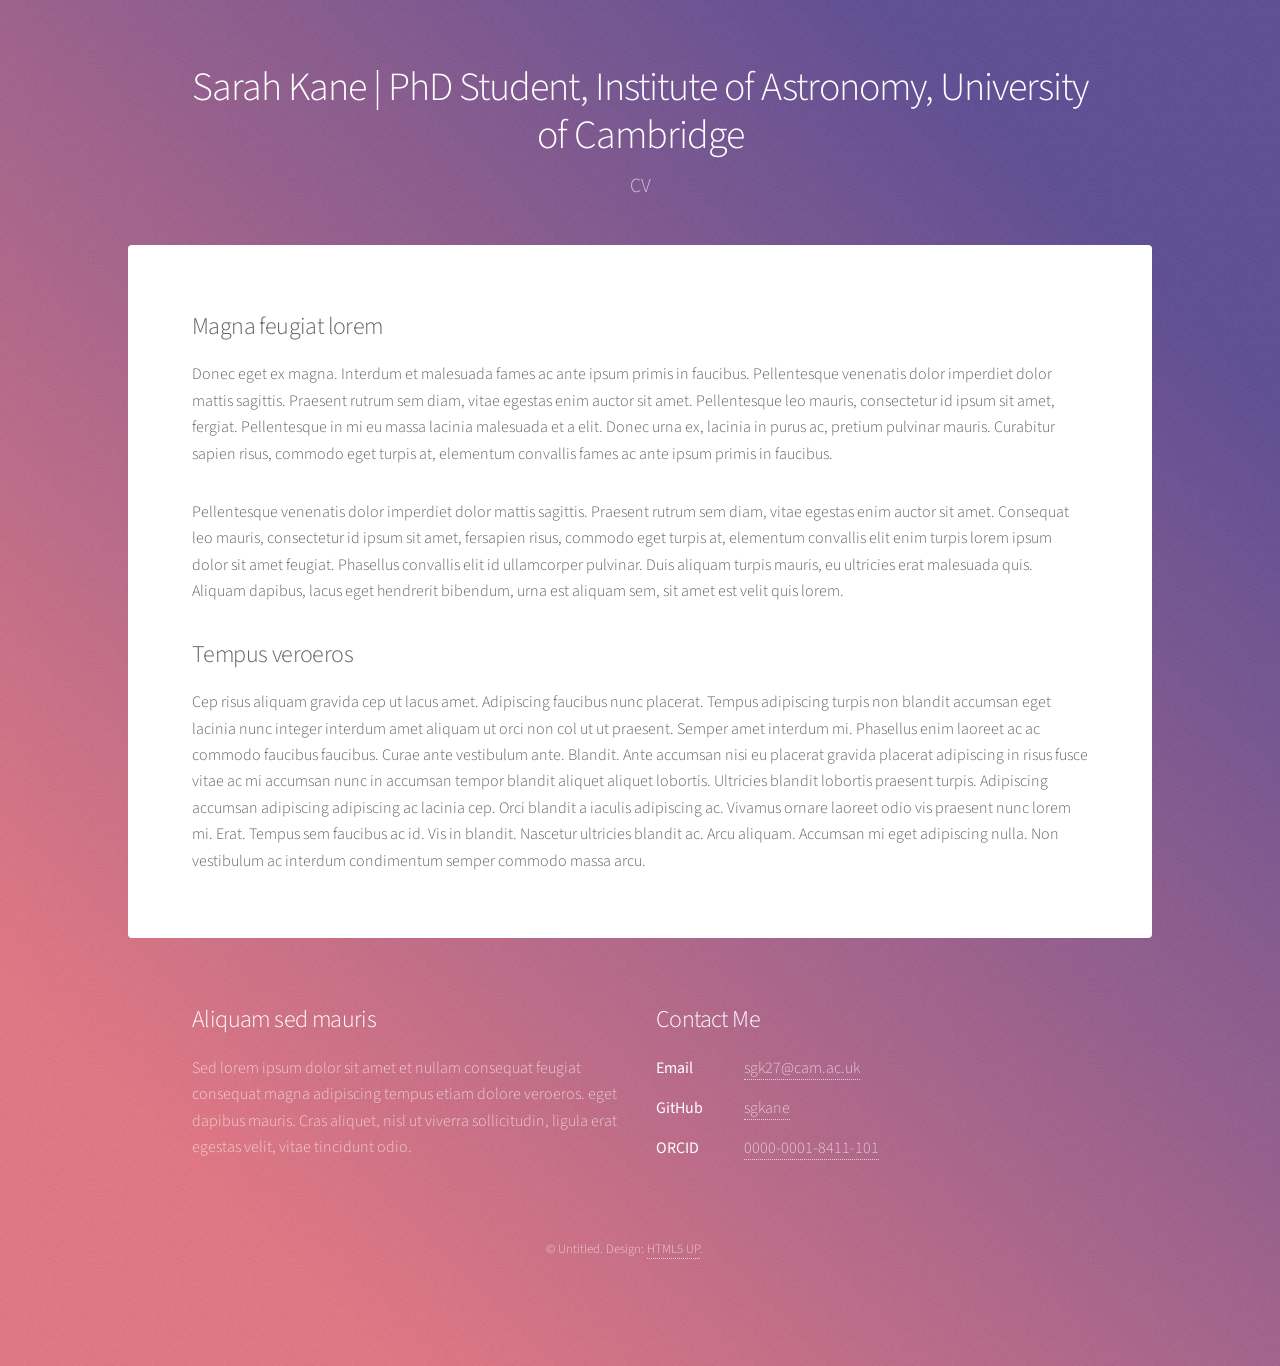
==== CV.html @ 6b624e46 "updates" ====
<!DOCTYPE HTML>
<!--
	Stellar by HTML5 UP
	html5up.net | @ajlkn
	Free for personal and commercial use under the CCA 3.0 license (html5up.net/license)
-->
<html>
	<head>
		<title>Generic - Stellar by HTML5 UP</title>
		<meta charset="utf-8" />
		<meta name="viewport" content="width=device-width, initial-scale=1, user-scalable=no" />
		<link rel="stylesheet" href="assets/css/main.css" />
		<noscript><link rel="stylesheet" href="assets/css/noscript.css" /></noscript>
	</head>
	<body class="is-preload">

		<!-- Wrapper -->
			<div id="wrapper">

				<!-- Header -->
					<header id="header">
						<h1>Sarah Kane | PhD Student, Institute of Astronomy, University of Cambridge</h1>
						<p>CV</p>
					</header>

				<!-- Main -->
					<div id="main">

						<!-- Content -->
							<section id="content" class="main">
								<h2>Magna feugiat lorem</h2>
								<p>Donec eget ex magna. Interdum et malesuada fames ac ante ipsum primis in faucibus. Pellentesque venenatis dolor imperdiet dolor mattis sagittis. Praesent rutrum sem diam, vitae egestas enim auctor sit amet. Pellentesque leo mauris, consectetur id ipsum sit amet, fergiat. Pellentesque in mi eu massa lacinia malesuada et a elit. Donec urna ex, lacinia in purus ac, pretium pulvinar mauris. Curabitur sapien risus, commodo eget turpis at, elementum convallis fames ac ante ipsum primis in faucibus.</p>
								<p>Pellentesque venenatis dolor imperdiet dolor mattis sagittis. Praesent rutrum sem diam, vitae egestas enim auctor sit amet. Consequat leo mauris, consectetur id ipsum sit amet, fersapien risus, commodo eget turpis at, elementum convallis elit enim turpis lorem ipsum dolor sit amet feugiat. Phasellus convallis elit id ullamcorper pulvinar. Duis aliquam turpis mauris, eu ultricies erat malesuada quis. Aliquam dapibus, lacus eget hendrerit bibendum, urna est aliquam sem, sit amet est velit quis lorem.</p>
								<h2>Tempus veroeros</h2>
								<p>Cep risus aliquam gravida cep ut lacus amet. Adipiscing faucibus nunc placerat. Tempus adipiscing turpis non blandit accumsan eget lacinia nunc integer interdum amet aliquam ut orci non col ut ut praesent. Semper amet interdum mi. Phasellus enim laoreet ac ac commodo faucibus faucibus. Curae ante vestibulum ante. Blandit. Ante accumsan nisi eu placerat gravida placerat adipiscing in risus fusce vitae ac mi accumsan nunc in accumsan tempor blandit aliquet aliquet lobortis. Ultricies blandit lobortis praesent turpis. Adipiscing accumsan adipiscing adipiscing ac lacinia cep. Orci blandit a iaculis adipiscing ac. Vivamus ornare laoreet odio vis praesent nunc lorem mi. Erat. Tempus sem faucibus ac id. Vis in blandit. Nascetur ultricies blandit ac. Arcu aliquam. Accumsan mi eget adipiscing nulla. Non vestibulum ac interdum condimentum semper commodo massa arcu.</p>
							</section>

					</div>

				<!-- Footer -->
					<footer id="footer">
						<section>
							<h2>Aliquam sed mauris</h2>
							<p>Sed lorem ipsum dolor sit amet et nullam consequat feugiat consequat magna adipiscing tempus etiam dolore veroeros. eget dapibus mauris. Cras aliquet, nisl ut viverra sollicitudin, ligula erat egestas velit, vitae tincidunt odio.</p>
						</section>
						<section>
							<h2>Contact Me</h2>
							<dl class="alt">
								<dt>Email</dt>
								<dd><a href="#">sgk27@cam.ac.uk</a></dd>
								<dt>GitHub</dt>
								<dd><a href="https://github.com/sgkane">sgkane</a></dd>
								<dt>ORCID</dt>
								<dd><a href="https://orcid.org/0000-0001-8411-1012">0000-0001-8411-101</a></dd>
							</dl>
						</section>
						</section>
						<p class="copyright">&copy; Untitled. Design: <a href="https://html5up.net">HTML5 UP</a>.</p>
					</footer>

			</div>

		<!-- Scripts -->
			<script src="assets/js/jquery.min.js"></script>
			<script src="assets/js/jquery.scrollex.min.js"></script>
			<script src="assets/js/jquery.scrolly.min.js"></script>
			<script src="assets/js/browser.min.js"></script>
			<script src="assets/js/breakpoints.min.js"></script>
			<script src="assets/js/util.js"></script>
			<script src="assets/js/main.js"></script>

	</body>
</html>
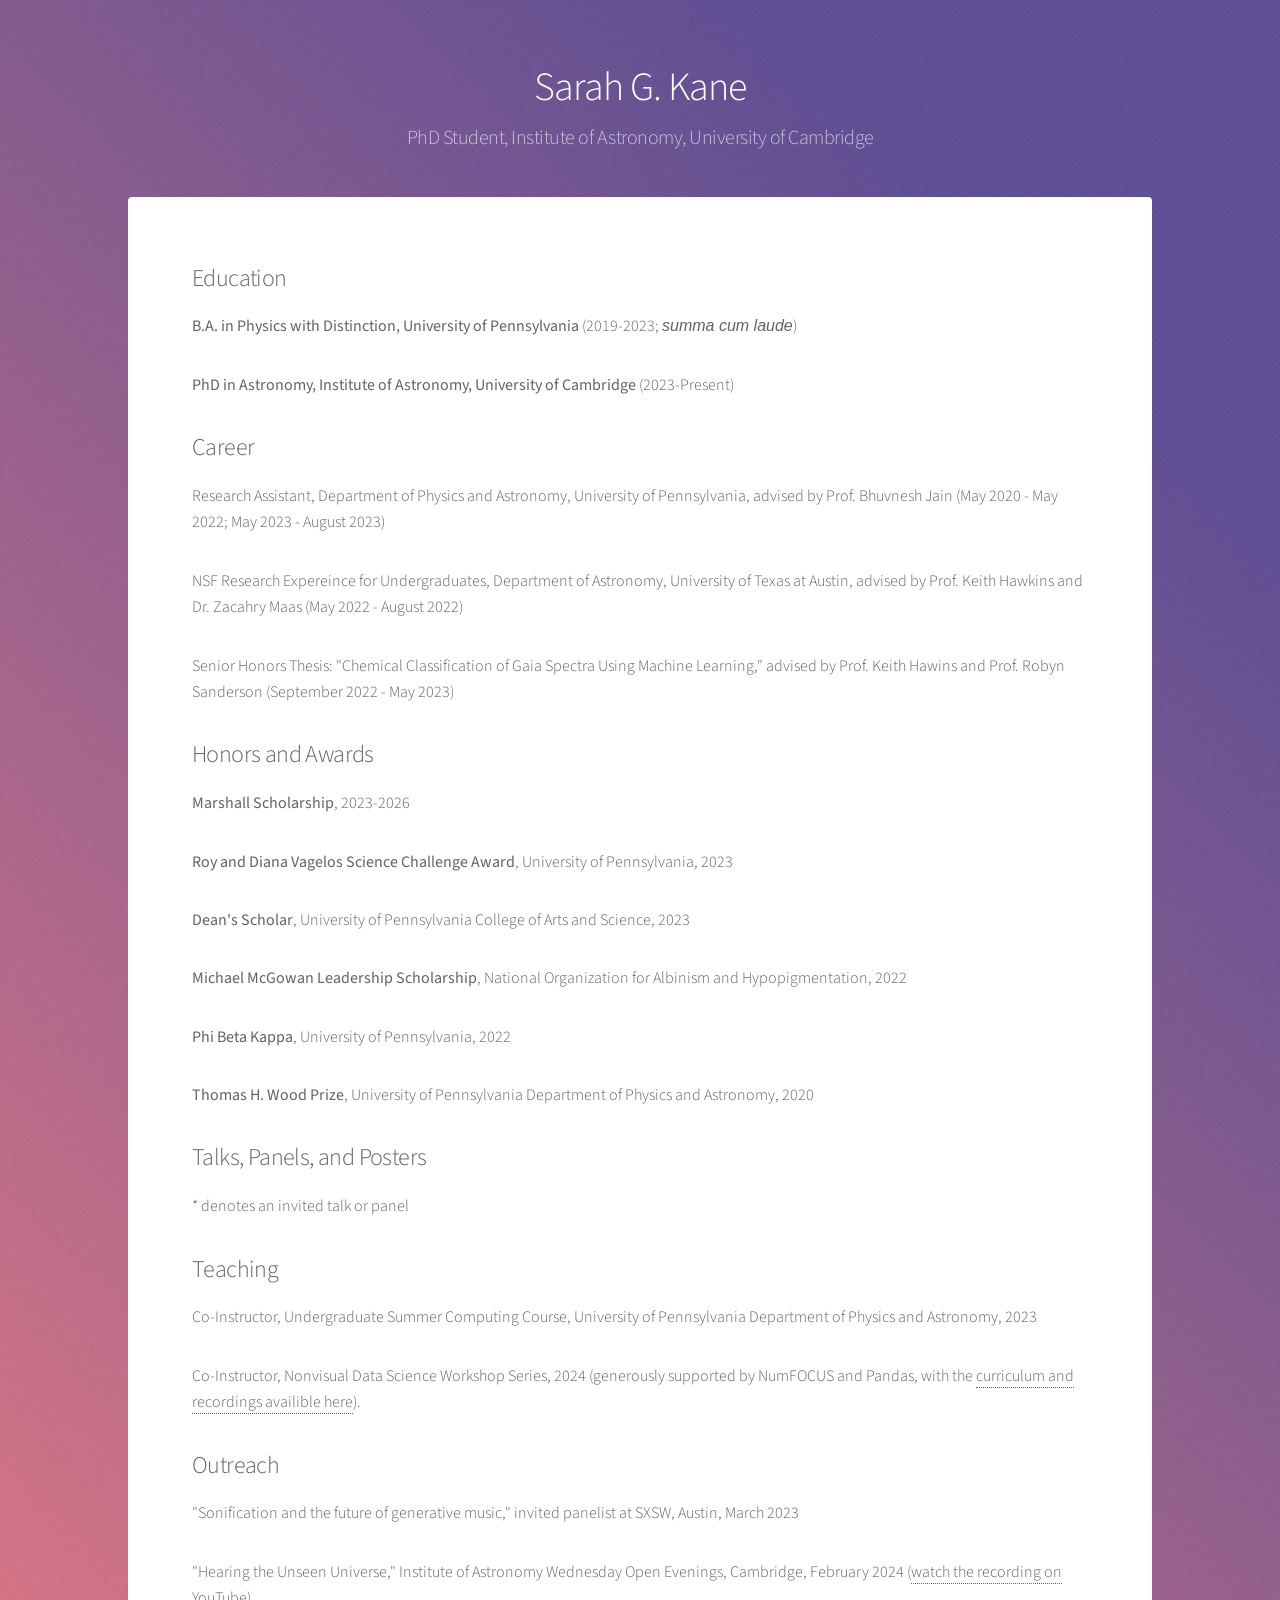
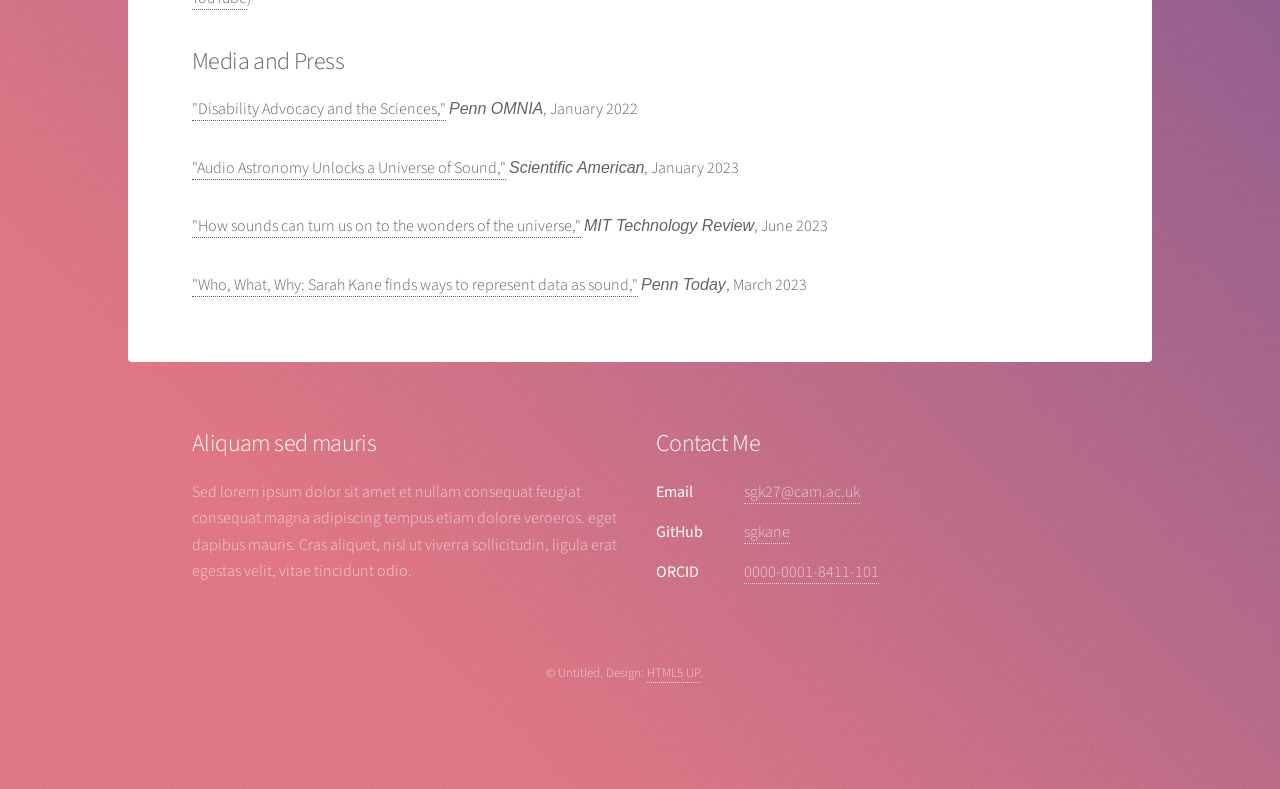
==== commit 0376fe6a: "more updates to CV" ====
--- a/CV.html
+++ b/CV.html
@@ -19,8 +19,8 @@
 
 				<!-- Header -->
 					<header id="header">
-						<h1>Sarah Kane | PhD Student, Institute of Astronomy, University of Cambridge</h1>
-						<p>CV</p>
+						<h1>Sarah G. Kane</h1>
+						<p>PhD Student, Institute of Astronomy, University of Cambridge</p>
 					</header>
 
 				<!-- Main -->
@@ -28,11 +28,33 @@
 
 						<!-- Content -->
 							<section id="content" class="main">
-								<h2>Magna feugiat lorem</h2>
-								<p>Donec eget ex magna. Interdum et malesuada fames ac ante ipsum primis in faucibus. Pellentesque venenatis dolor imperdiet dolor mattis sagittis. Praesent rutrum sem diam, vitae egestas enim auctor sit amet. Pellentesque leo mauris, consectetur id ipsum sit amet, fergiat. Pellentesque in mi eu massa lacinia malesuada et a elit. Donec urna ex, lacinia in purus ac, pretium pulvinar mauris. Curabitur sapien risus, commodo eget turpis at, elementum convallis fames ac ante ipsum primis in faucibus.</p>
-								<p>Pellentesque venenatis dolor imperdiet dolor mattis sagittis. Praesent rutrum sem diam, vitae egestas enim auctor sit amet. Consequat leo mauris, consectetur id ipsum sit amet, fersapien risus, commodo eget turpis at, elementum convallis elit enim turpis lorem ipsum dolor sit amet feugiat. Phasellus convallis elit id ullamcorper pulvinar. Duis aliquam turpis mauris, eu ultricies erat malesuada quis. Aliquam dapibus, lacus eget hendrerit bibendum, urna est aliquam sem, sit amet est velit quis lorem.</p>
-								<h2>Tempus veroeros</h2>
-								<p>Cep risus aliquam gravida cep ut lacus amet. Adipiscing faucibus nunc placerat. Tempus adipiscing turpis non blandit accumsan eget lacinia nunc integer interdum amet aliquam ut orci non col ut ut praesent. Semper amet interdum mi. Phasellus enim laoreet ac ac commodo faucibus faucibus. Curae ante vestibulum ante. Blandit. Ante accumsan nisi eu placerat gravida placerat adipiscing in risus fusce vitae ac mi accumsan nunc in accumsan tempor blandit aliquet aliquet lobortis. Ultricies blandit lobortis praesent turpis. Adipiscing accumsan adipiscing adipiscing ac lacinia cep. Orci blandit a iaculis adipiscing ac. Vivamus ornare laoreet odio vis praesent nunc lorem mi. Erat. Tempus sem faucibus ac id. Vis in blandit. Nascetur ultricies blandit ac. Arcu aliquam. Accumsan mi eget adipiscing nulla. Non vestibulum ac interdum condimentum semper commodo massa arcu.</p>
+								<h2>Education</h2>
+								<p><b>B.A. in Physics with Distinction, University of Pennsylvania</b> (2019-2023; <i>summa cum laude</i>)</p>
+								<p><b>PhD in Astronomy, Institute of Astronomy, University of Cambridge</b> (2023-Present)</p>
+								<h2>Career</h2>
+								<p>Research Assistant, Department of Physics and Astronomy, University of Pennsylvania, advised by Prof. Bhuvnesh Jain (May 2020 - May 2022; May 2023 - August 2023)</p>
+								<p>NSF Research Expereince for Undergraduates, Department of Astronomy, University of Texas at Austin, advised by Prof. Keith Hawkins and Dr. Zacahry Maas (May 2022 - August 2022)</p>
+								<p>Senior Honors Thesis: "Chemical Classification of Gaia Spectra Using Machine Learning," advised by Prof. Keith Hawins and Prof. Robyn Sanderson (September 2022 - May 2023)</p>
+								<h2>Honors and Awards</h2>
+								<p><b>Marshall Scholarship</b>, 2023-2026</p>
+								<p><b>Roy and Diana Vagelos Science Challenge Award</b>, University of Pennsylvania, 2023</p>
+								<p><b>Dean's Scholar</b>, University of Pennsylvania College of Arts and Science, 2023</p>
+								<p><b>Michael McGowan Leadership Scholarship</b>, National Organization for Albinism and Hypopigmentation, 2022</p>
+								<p><b>Phi Beta Kappa</b>, University of Pennsylvania, 2022</p>
+								<p><b>Thomas H. Wood Prize</b>, University of Pennsylvania Department of Physics and Astronomy, 2020</p>
+								<h2>Talks, Panels, and Posters</h2>
+								<p>* denotes an invited talk or panel</p>
+								<h2>Teaching</h2>
+								<p>Co-Instructor, Undergraduate Summer Computing Course, University of Pennsylvania Department of Physics and Astronomy, 2023</p>
+								<p>Co-Instructor, Nonvisual Data Science Workshop Series, 2024 (generously supported by NumFOCUS and Pandas, with the <a href="https://iota-school.github.io/nonvisual_data_science_workshops/">curriculum and recordings availible here</a>).</p>
+								<h2>Outreach</h2>
+								<p>"Sonification and the future of generative music," invited panelist at SXSW, Austin, March 2023</p>
+								<p>"Hearing the Unseen Universe," Institute of Astronomy Wednesday Open Evenings, Cambridge, February 2024 (<a href="https://www.youtube.com/live/ms3PEZWHCRw?si=YkDIh6J_v0B0bDHf">watch the recording on YouTube</a>)</p>
+								<h2>Media and Press</h2>
+								<p><a href="https://omnia.sas.upenn.edu/story/disability-advocacy-and-sciences">"Disability Advocacy and the Sciences,"</a> <i>Penn OMNIA</i>, January 2022</p>
+								<p><a href="https://www.scientificamerican.com/article/audio-astronomy-unlocks-a-universe-of-sound/">"Audio Astronomy Unlocks a Universe of Sound,"</a> <i>Scientific American</i>, January 2023</p>
+								<p><a href="https://www.technologyreview.com/2023/06/19/1074049/universe-sonification/">"How sounds can turn us on to the wonders of the universe,"</a> <i>MIT Technology Review</i>, June 2023 </p>
+								<p><a href="https://penntoday.upenn.edu/news/who-what-why-sarah-kane-finds-ways-represent-data-sound">"Who, What, Why: Sarah Kane finds ways to represent data as sound,"</a> <i>Penn Today</i>, March 2023 </p>
 							</section>
 
 					</div>
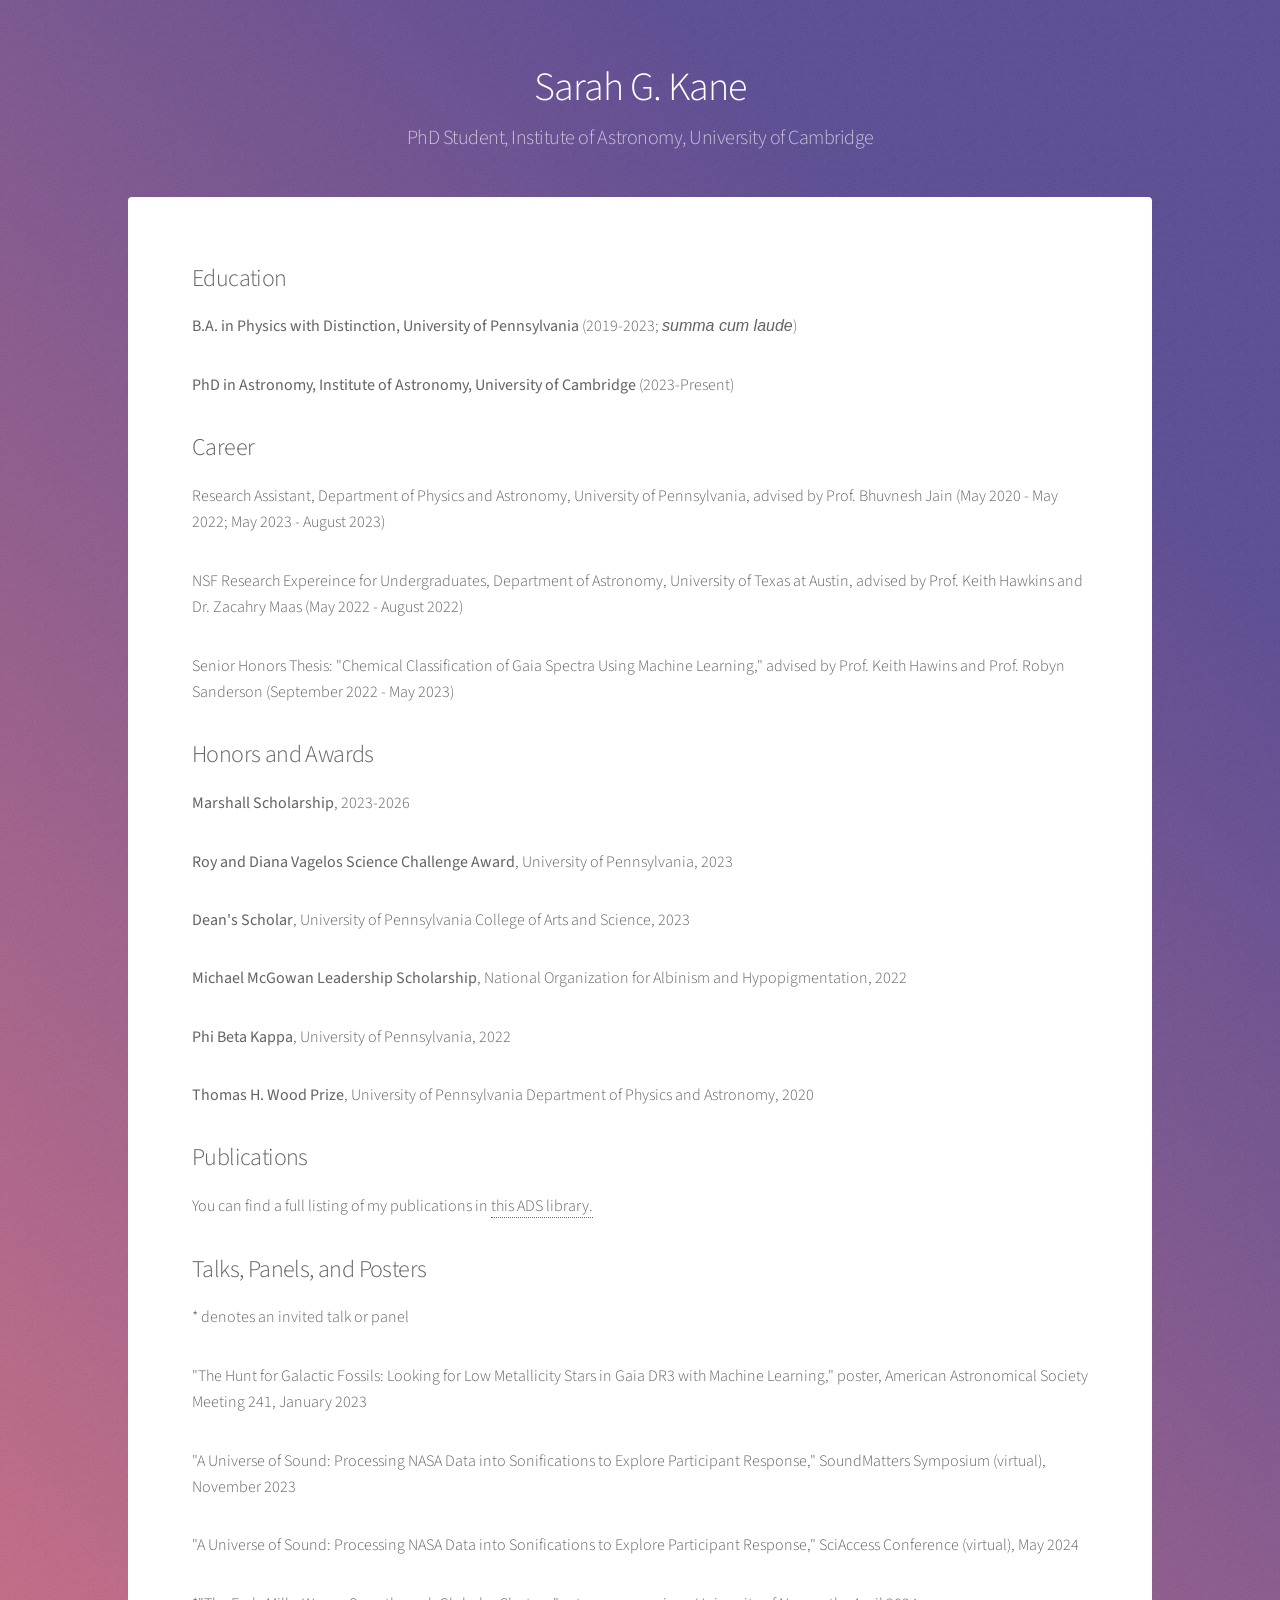
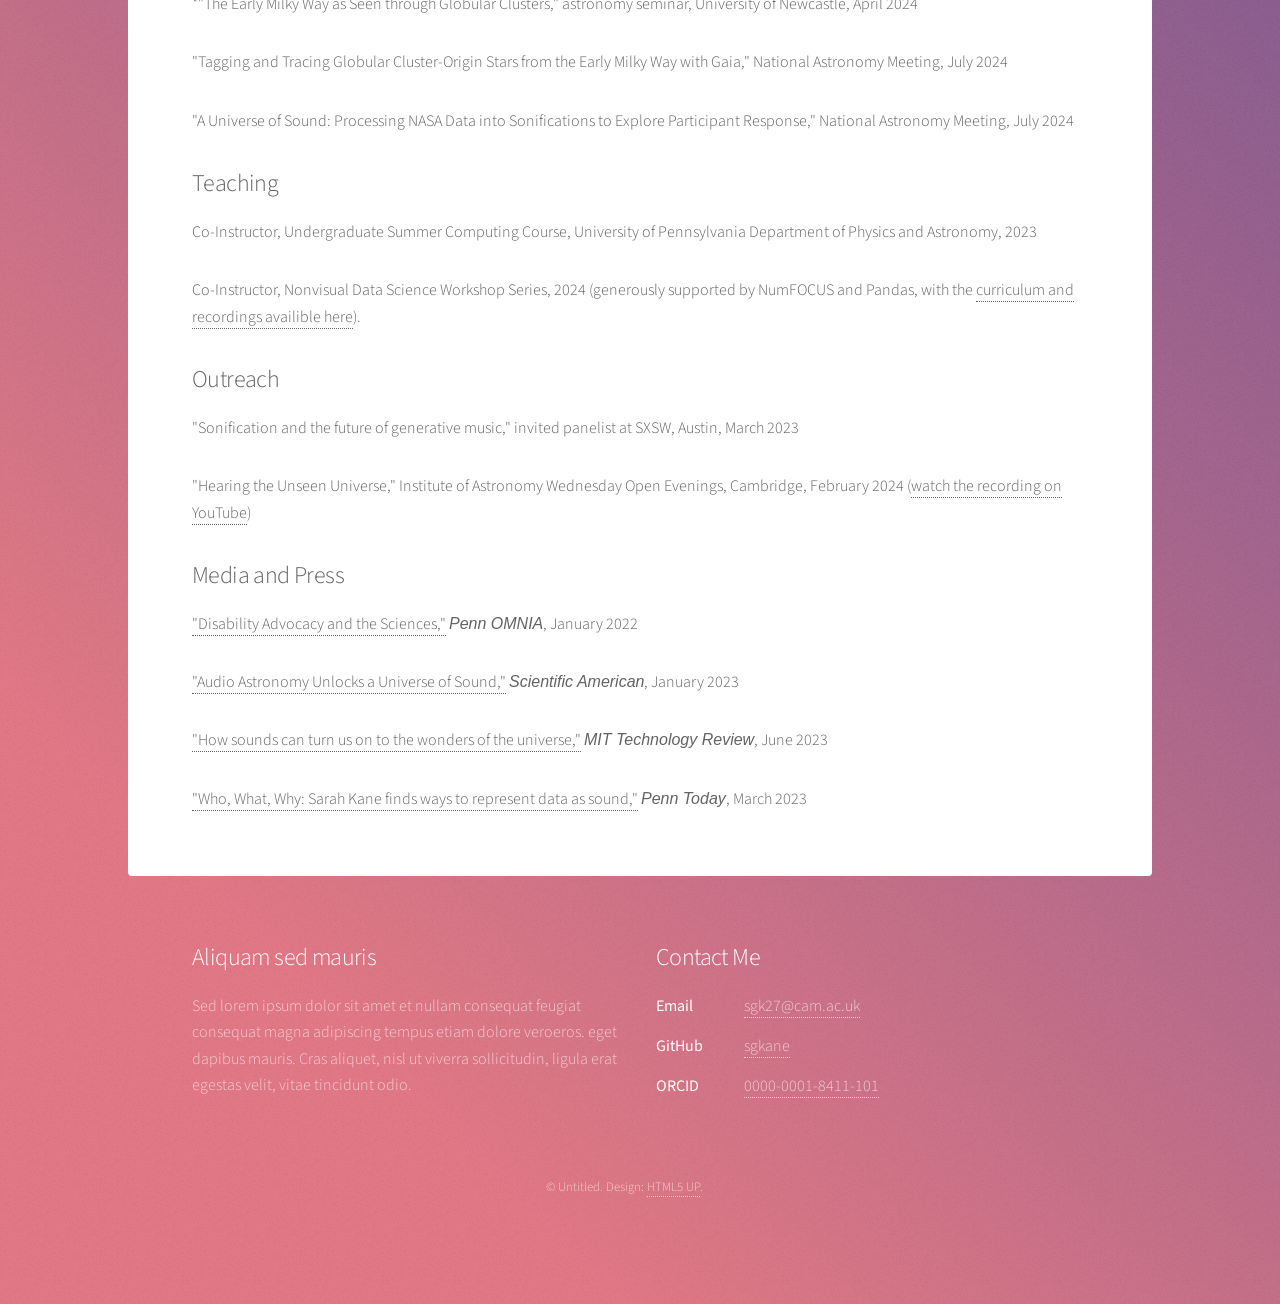
==== commit a530c82b: "updates" ====
--- a/CV.html
+++ b/CV.html
@@ -6,7 +6,7 @@
 -->
 <html>
 	<head>
-		<title>Generic - Stellar by HTML5 UP</title>
+		<title>CV - Sarah G. Kane</title>
 		<meta charset="utf-8" />
 		<meta name="viewport" content="width=device-width, initial-scale=1, user-scalable=no" />
 		<link rel="stylesheet" href="assets/css/main.css" />
@@ -42,8 +42,16 @@
 								<p><b>Michael McGowan Leadership Scholarship</b>, National Organization for Albinism and Hypopigmentation, 2022</p>
 								<p><b>Phi Beta Kappa</b>, University of Pennsylvania, 2022</p>
 								<p><b>Thomas H. Wood Prize</b>, University of Pennsylvania Department of Physics and Astronomy, 2020</p>
+								<h2>Publications</h2>
+								<p>You can find a full listing of my publications in <a href="https://ui.adsabs.harvard.edu/public-libraries/vDaQBChaS9a7_61pkgNbdQ">this ADS library.</a> </p>
 								<h2>Talks, Panels, and Posters</h2>
 								<p>* denotes an invited talk or panel</p>
+								<p>"The Hunt for Galactic Fossils: Looking for Low Metallicity Stars in Gaia DR3 with Machine Learning," poster, American Astronomical Society Meeting 241, January 2023</p>
+								<p>"A Universe of Sound: Processing NASA Data into Sonifications to Explore Participant Response," SoundMatters Symposium (virtual), November 2023</p>
+								<p>"A Universe of Sound: Processing NASA Data into Sonifications to Explore Participant Response," SciAccess Conference (virtual), May 2024</p>
+								<p>*"The Early Milky Way as Seen through Globular Clusters," astronomy seminar, University of Newcastle, April 2024</p>
+								<p>"Tagging and Tracing Globular Cluster-Origin Stars from the Early Milky Way with Gaia," National Astronomy Meeting, July 2024</p>
+								<p>"A Universe of Sound: Processing NASA Data into Sonifications to Explore Participant Response," National Astronomy Meeting, July 2024</p>
 								<h2>Teaching</h2>
 								<p>Co-Instructor, Undergraduate Summer Computing Course, University of Pennsylvania Department of Physics and Astronomy, 2023</p>
 								<p>Co-Instructor, Nonvisual Data Science Workshop Series, 2024 (generously supported by NumFOCUS and Pandas, with the <a href="https://iota-school.github.io/nonvisual_data_science_workshops/">curriculum and recordings availible here</a>).</p>
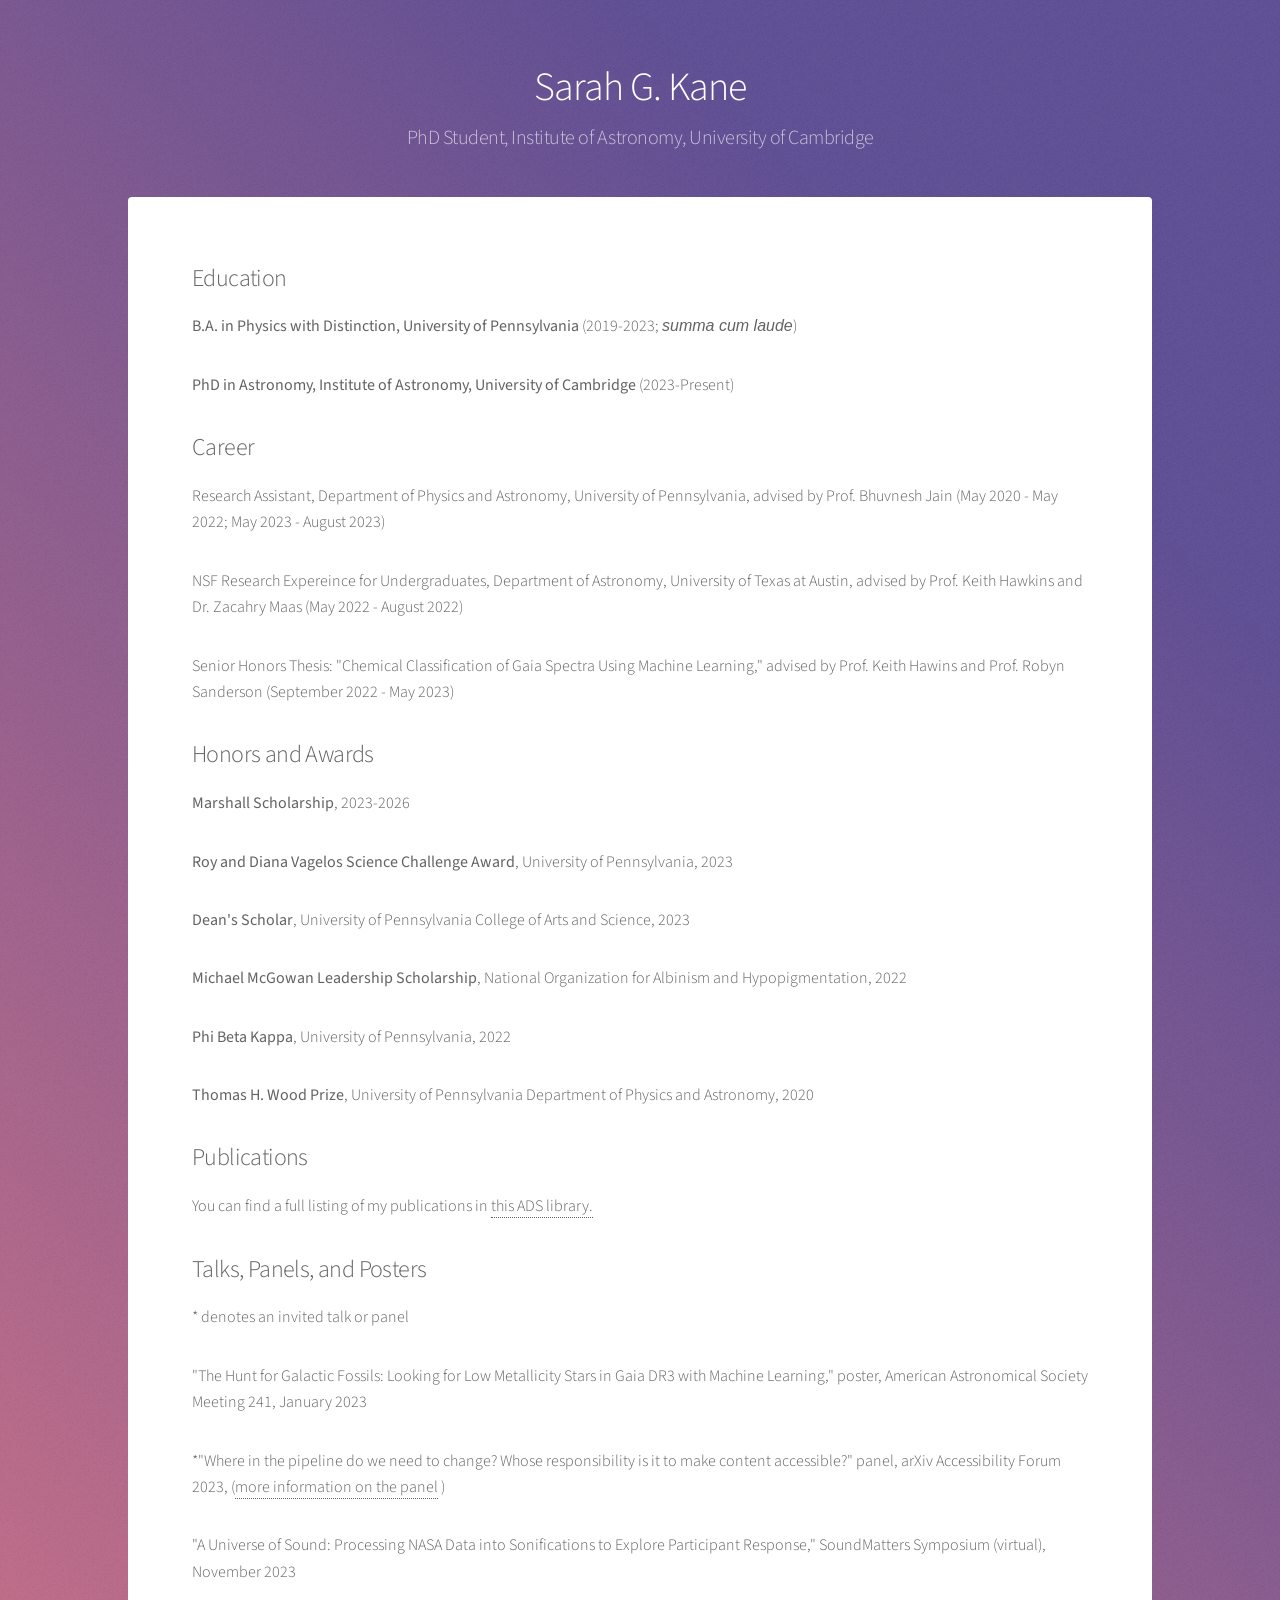
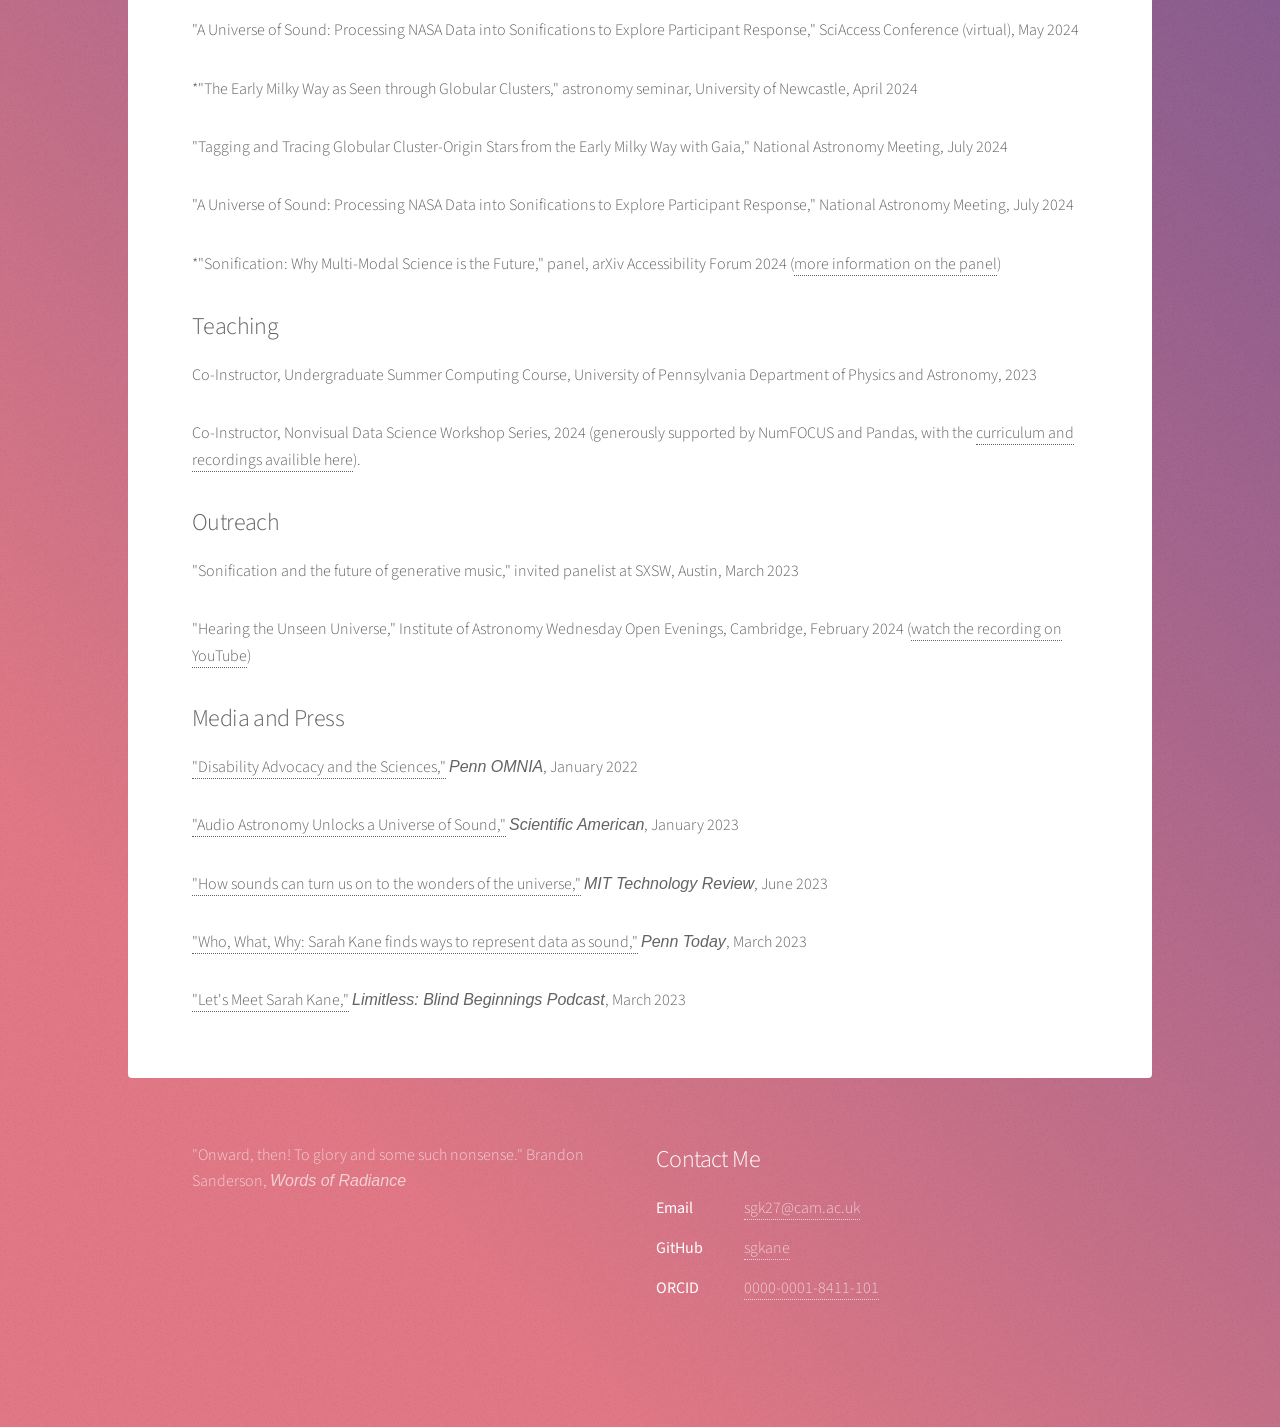
==== commit 8c9677e6: "brando sando quote" ====
--- a/CV.html
+++ b/CV.html
@@ -47,11 +47,13 @@
 								<h2>Talks, Panels, and Posters</h2>
 								<p>* denotes an invited talk or panel</p>
 								<p>"The Hunt for Galactic Fossils: Looking for Low Metallicity Stars in Gaia DR3 with Machine Learning," poster, American Astronomical Society Meeting 241, January 2023</p>
+								<p>*"Where in the pipeline do we need to change? Whose responsibility is it to make content accessible?" panel, arXiv Accessibility Forum 2023, (<a href="https://accessibility2023.arxiv.org/panel.html">more information on the panel</a> )</p>
 								<p>"A Universe of Sound: Processing NASA Data into Sonifications to Explore Participant Response," SoundMatters Symposium (virtual), November 2023</p>
 								<p>"A Universe of Sound: Processing NASA Data into Sonifications to Explore Participant Response," SciAccess Conference (virtual), May 2024</p>
 								<p>*"The Early Milky Way as Seen through Globular Clusters," astronomy seminar, University of Newcastle, April 2024</p>
 								<p>"Tagging and Tracing Globular Cluster-Origin Stars from the Early Milky Way with Gaia," National Astronomy Meeting, July 2024</p>
 								<p>"A Universe of Sound: Processing NASA Data into Sonifications to Explore Participant Response," National Astronomy Meeting, July 2024</p>
+								<p>*"Sonification: Why Multi-Modal Science is the Future," panel, arXiv Accessibility Forum 2024 (<a href="https://accessibility2024.arxiv.org/forum-session-Sonification">more information on the panel</a>)  </p>
 								<h2>Teaching</h2>
 								<p>Co-Instructor, Undergraduate Summer Computing Course, University of Pennsylvania Department of Physics and Astronomy, 2023</p>
 								<p>Co-Instructor, Nonvisual Data Science Workshop Series, 2024 (generously supported by NumFOCUS and Pandas, with the <a href="https://iota-school.github.io/nonvisual_data_science_workshops/">curriculum and recordings availible here</a>).</p>
@@ -63,6 +65,7 @@
 								<p><a href="https://www.scientificamerican.com/article/audio-astronomy-unlocks-a-universe-of-sound/">"Audio Astronomy Unlocks a Universe of Sound,"</a> <i>Scientific American</i>, January 2023</p>
 								<p><a href="https://www.technologyreview.com/2023/06/19/1074049/universe-sonification/">"How sounds can turn us on to the wonders of the universe,"</a> <i>MIT Technology Review</i>, June 2023 </p>
 								<p><a href="https://penntoday.upenn.edu/news/who-what-why-sarah-kane-finds-ways-represent-data-sound">"Who, What, Why: Sarah Kane finds ways to represent data as sound,"</a> <i>Penn Today</i>, March 2023 </p>
+								<p><a href="https://www.blindbeginnings.ca/limitless-podcast/episode-153-lets-meet-sarah-kane">"Let's Meet Sarah Kane,"</a> <i>Limitless:  Blind Beginnings Podcast</i>, March 2023 </p>
 							</section>
 
 					</div>
@@ -70,8 +73,7 @@
 				<!-- Footer -->
 					<footer id="footer">
 						<section>
-							<h2>Aliquam sed mauris</h2>
-							<p>Sed lorem ipsum dolor sit amet et nullam consequat feugiat consequat magna adipiscing tempus etiam dolore veroeros. eget dapibus mauris. Cras aliquet, nisl ut viverra sollicitudin, ligula erat egestas velit, vitae tincidunt odio.</p>
+							<p>"Onward, then! To glory and some such nonsense." Brandon Sanderson, <i>Words of Radiance</i></p>
 						</section>
 						<section>
 							<h2>Contact Me</h2>
@@ -85,7 +87,6 @@
 							</dl>
 						</section>
 						</section>
-						<p class="copyright">&copy; Untitled. Design: <a href="https://html5up.net">HTML5 UP</a>.</p>
 					</footer>
 
 			</div>
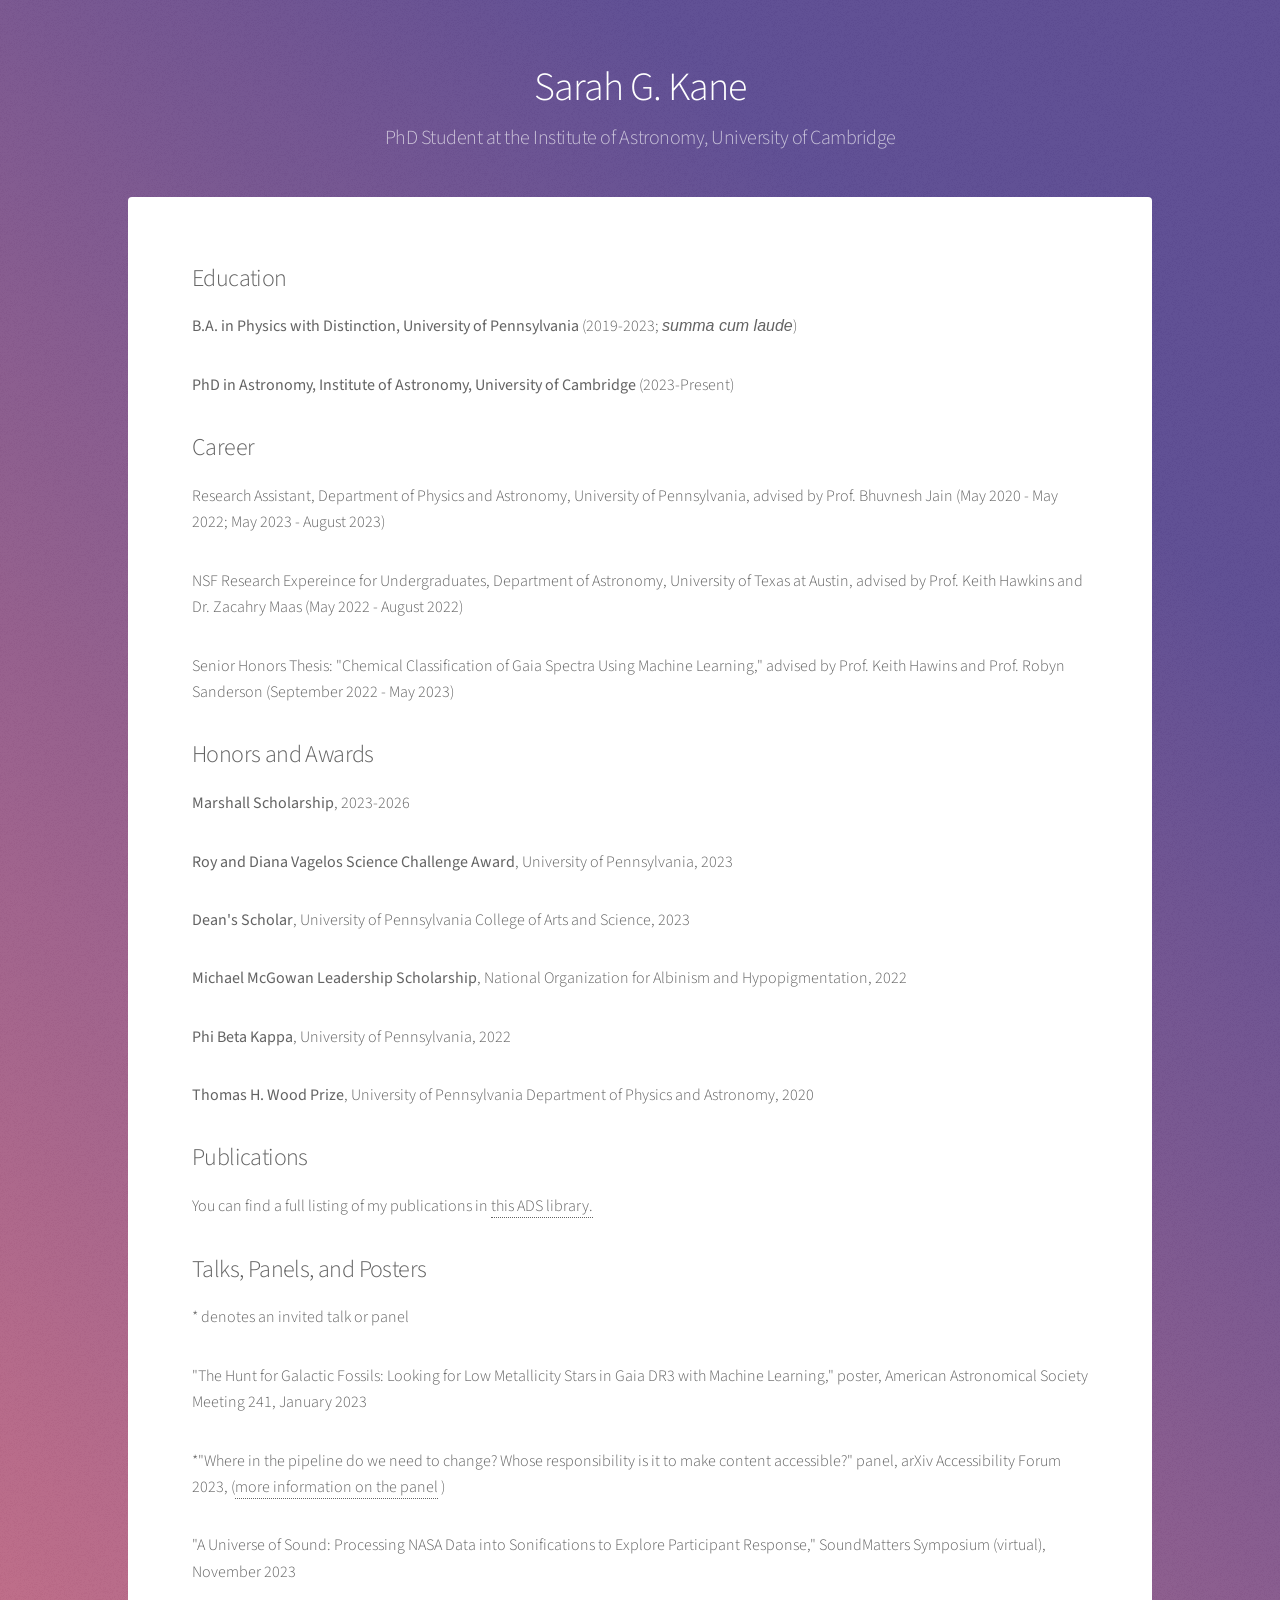
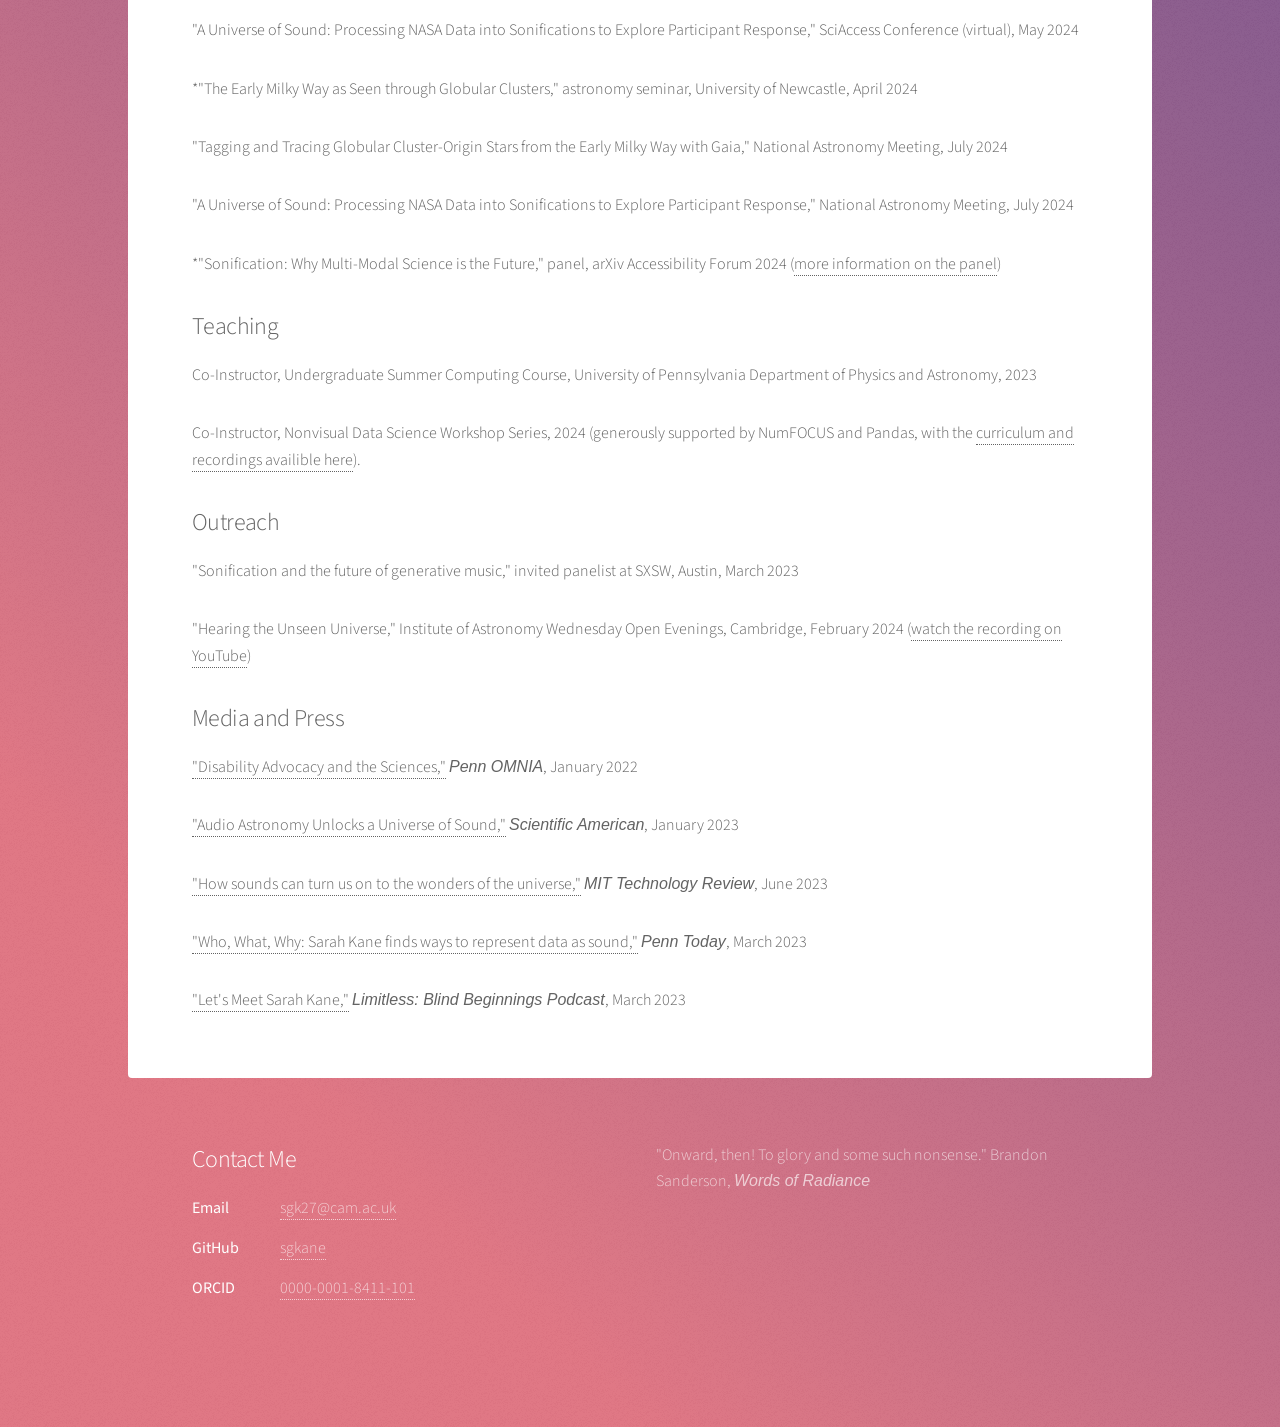
==== commit 1e7d76df: "formatting fixes" ====
--- a/CV.html
+++ b/CV.html
@@ -20,7 +20,7 @@
 				<!-- Header -->
 					<header id="header">
 						<h1>Sarah G. Kane</h1>
-						<p>PhD Student, Institute of Astronomy, University of Cambridge</p>
+						<p>PhD Student at the Institute of Astronomy, University of Cambridge</p>
 					</header>
 
 				<!-- Main -->
@@ -73,9 +73,6 @@
 				<!-- Footer -->
 					<footer id="footer">
 						<section>
-							<p>"Onward, then! To glory and some such nonsense." Brandon Sanderson, <i>Words of Radiance</i></p>
-						</section>
-						<section>
 							<h2>Contact Me</h2>
 							<dl class="alt">
 								<dt>Email</dt>
@@ -86,6 +83,8 @@
 								<dd><a href="https://orcid.org/0000-0001-8411-1012">0000-0001-8411-101</a></dd>
 							</dl>
 						</section>
+						<section>
+							<p>"Onward, then! To glory and some such nonsense." Brandon Sanderson, <i>Words of Radiance</i></p>
 						</section>
 					</footer>
 
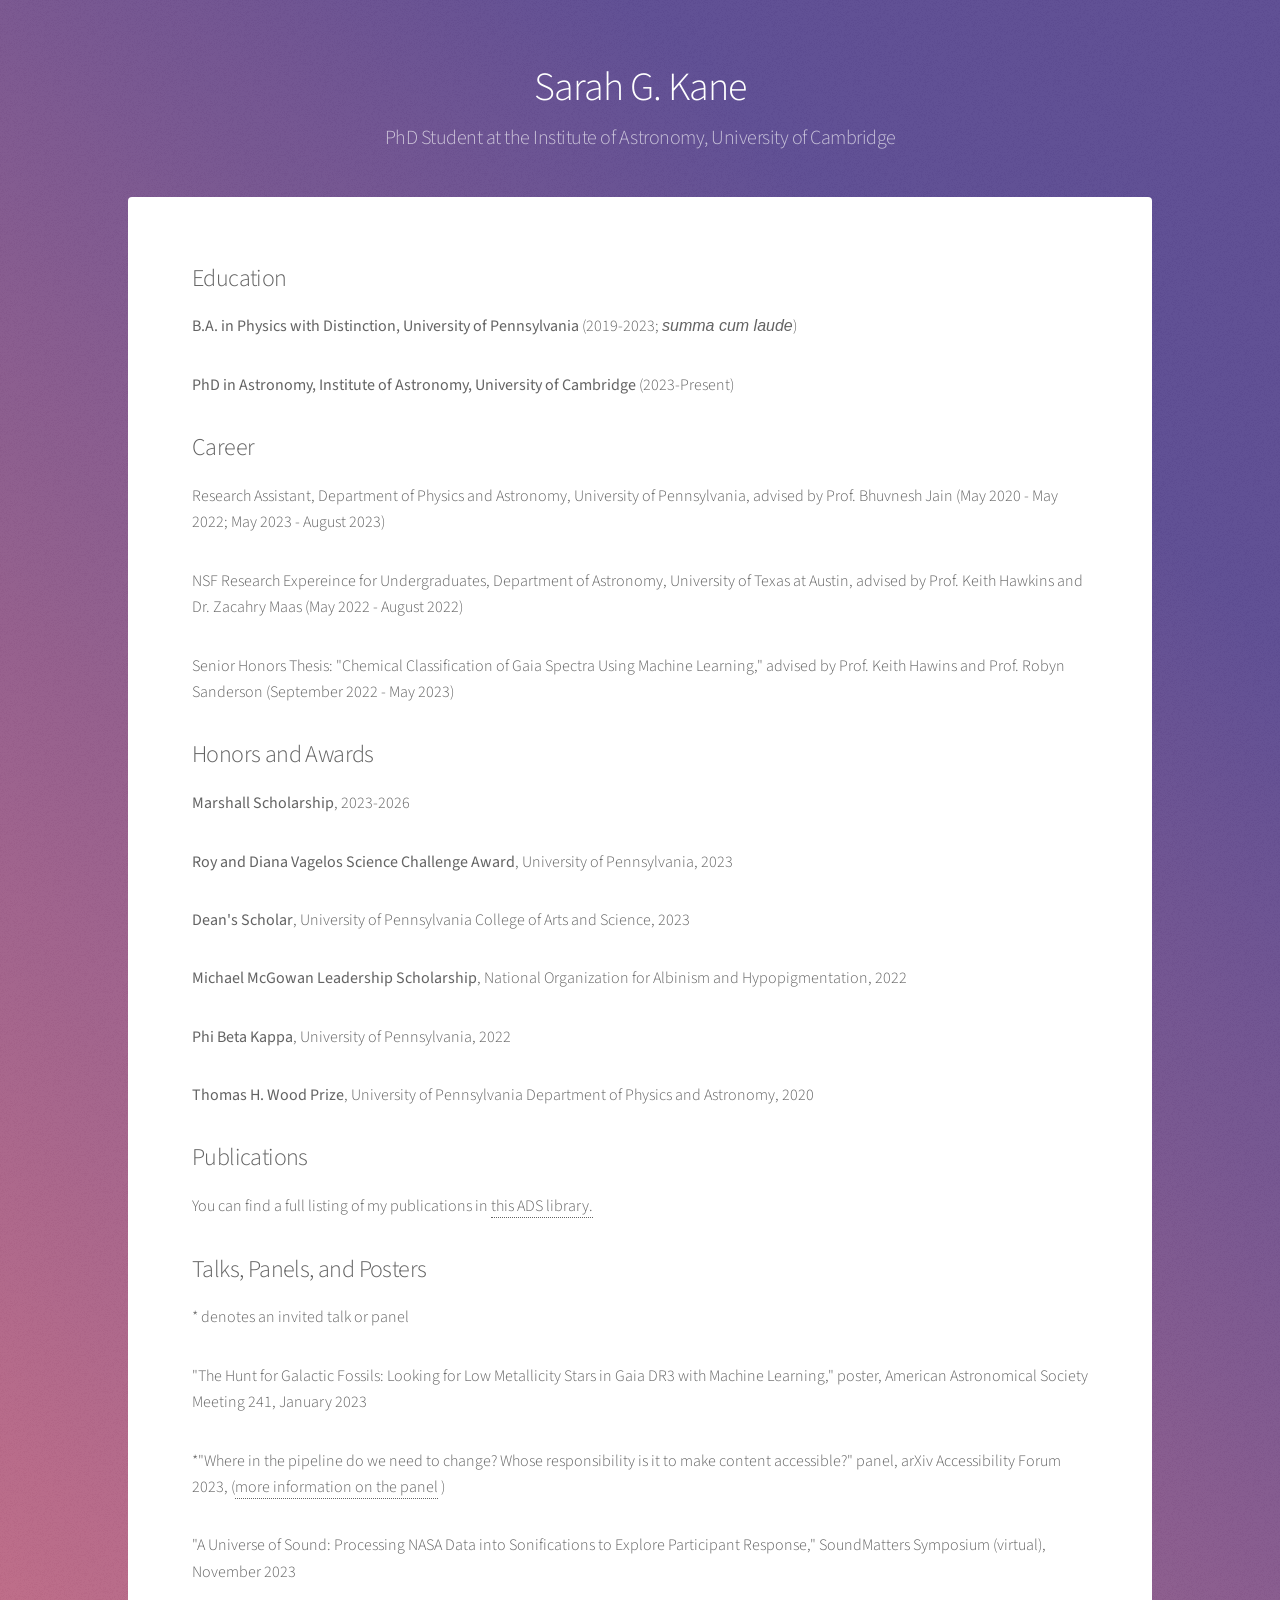
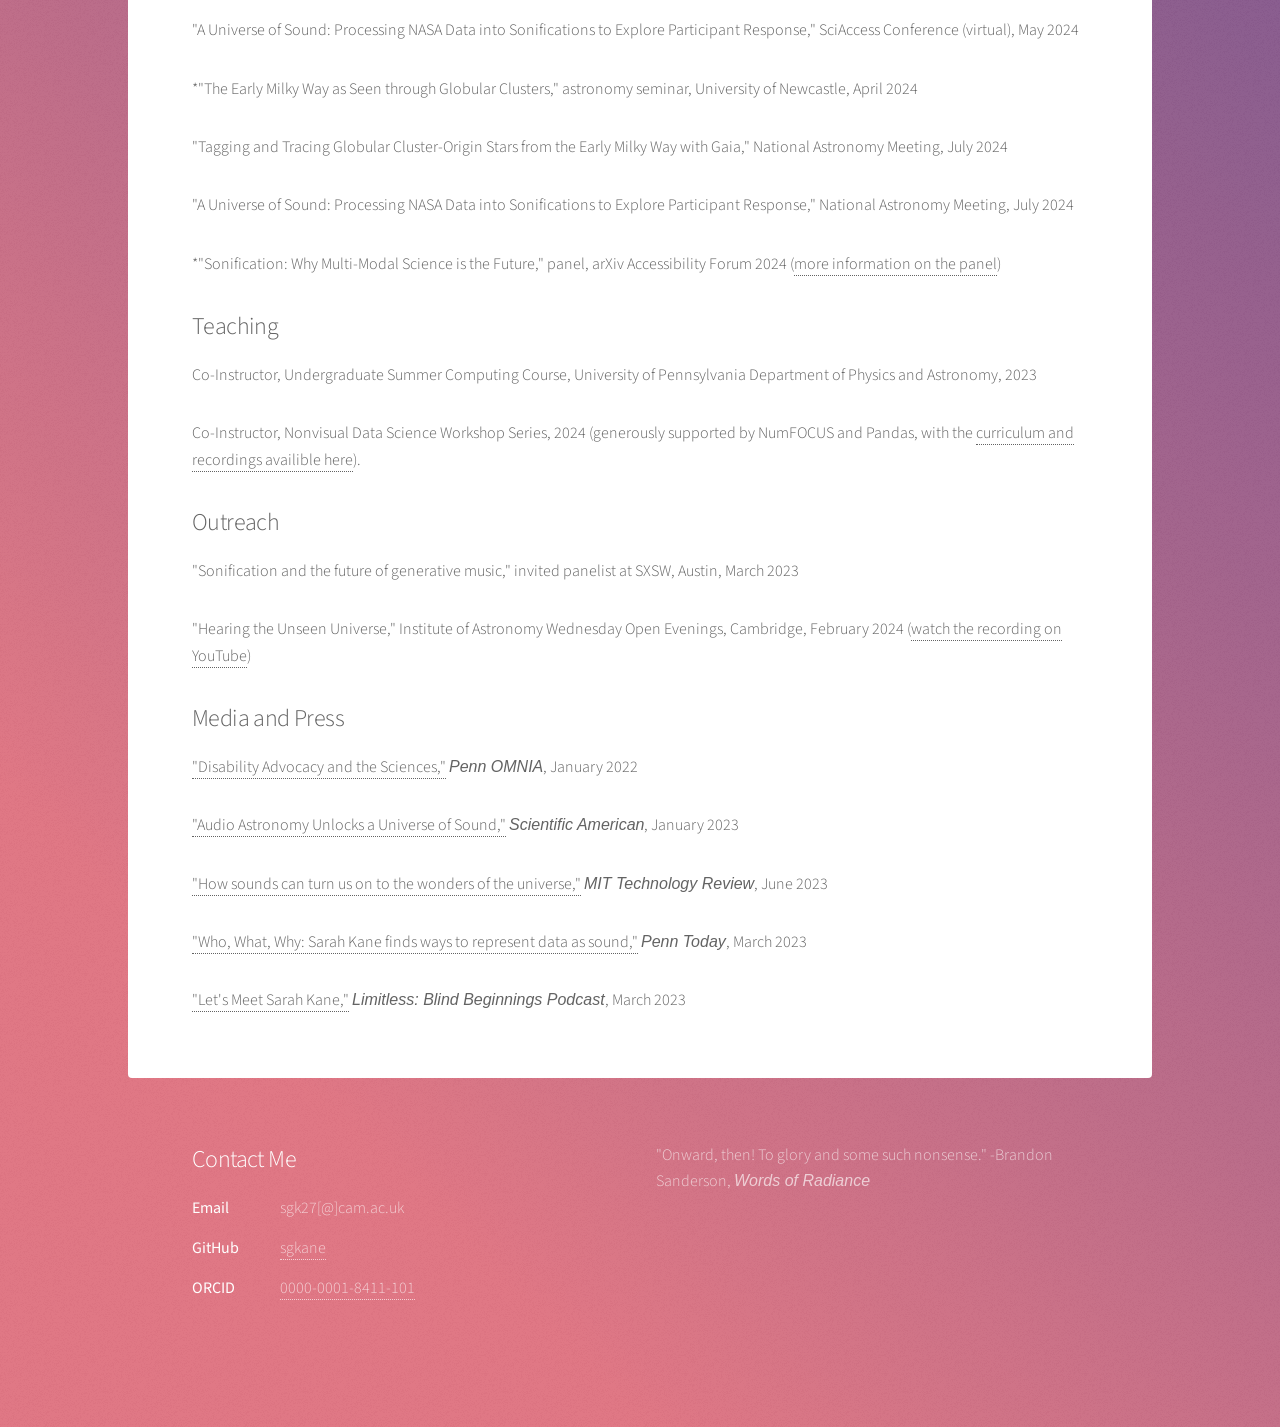
==== commit cb77f601: "fixed email" ====
--- a/CV.html
+++ b/CV.html
@@ -76,7 +76,7 @@
 							<h2>Contact Me</h2>
 							<dl class="alt">
 								<dt>Email</dt>
-								<dd><a href="#">sgk27@cam.ac.uk</a></dd>
+								<dd>sgk27[@]cam.ac.uk</dd>
 								<dt>GitHub</dt>
 								<dd><a href="https://github.com/sgkane">sgkane</a></dd>
 								<dt>ORCID</dt>
@@ -84,7 +84,7 @@
 							</dl>
 						</section>
 						<section>
-							<p>"Onward, then! To glory and some such nonsense." Brandon Sanderson, <i>Words of Radiance</i></p>
+							<p>"Onward, then! To glory and some such nonsense." -Brandon Sanderson, <i>Words of Radiance</i></p>
 						</section>
 					</footer>
 
